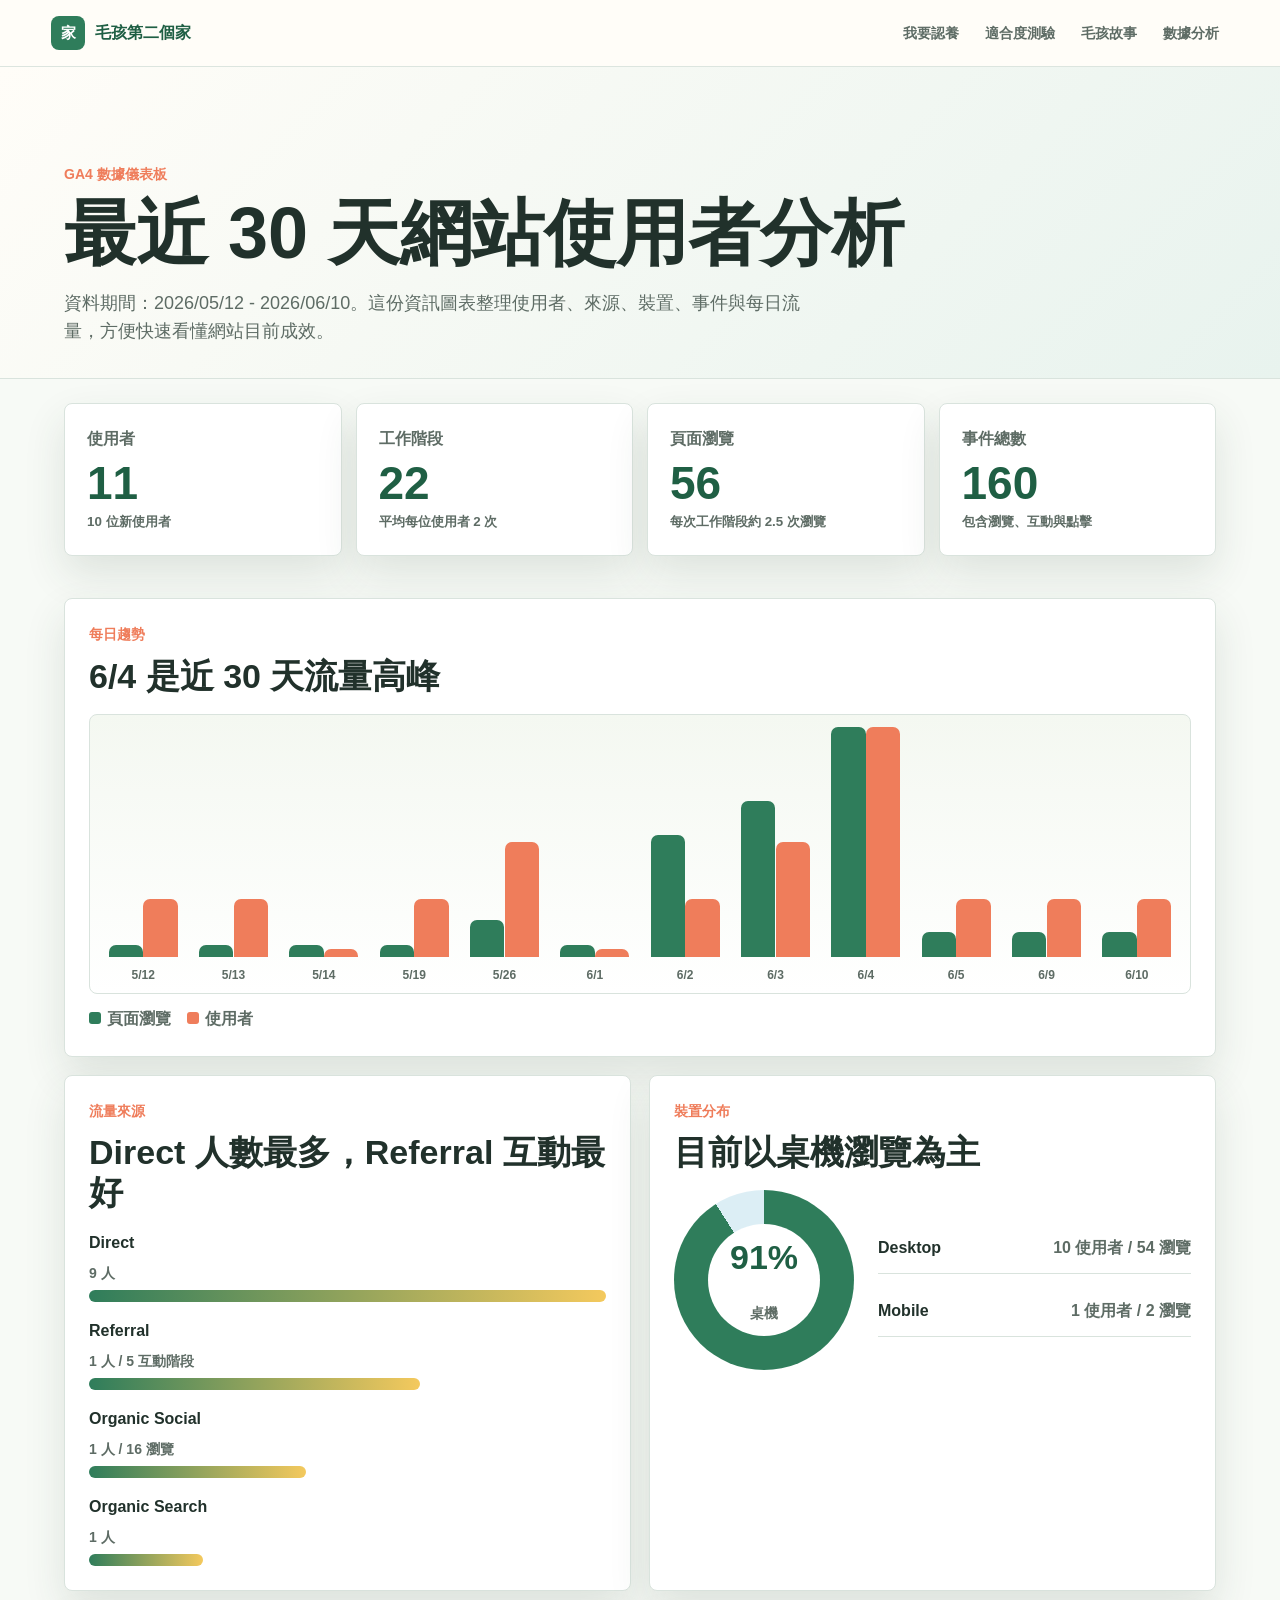
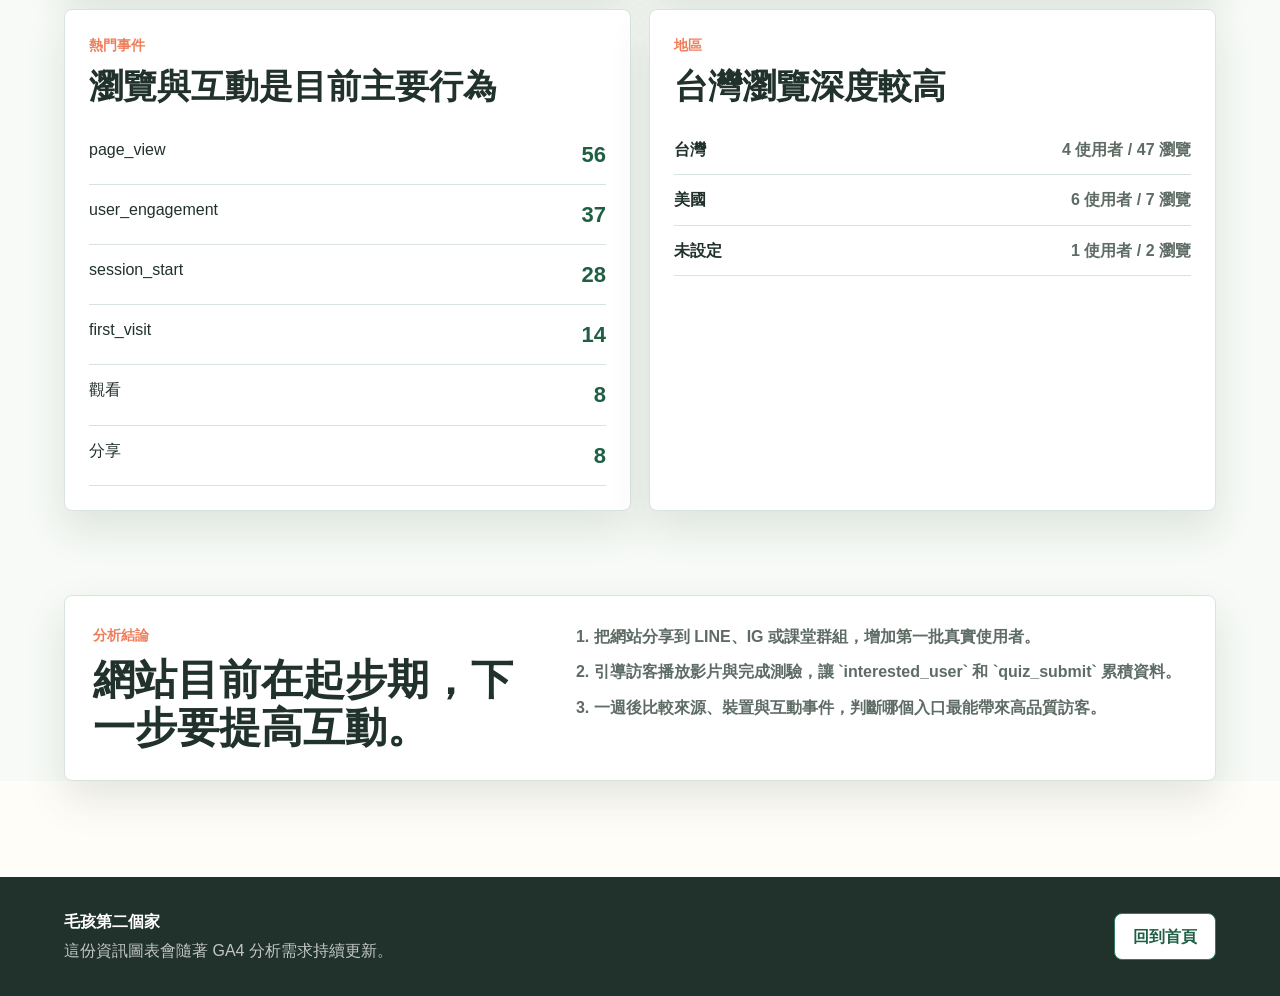
==== analytics.html @ a86b4f5e "Add analytics infographic page" ====
<!DOCTYPE html>
<html lang="zh-Hant">
<head>
  <meta charset="UTF-8">
  <meta name="viewport" content="width=device-width, initial-scale=1.0">
  <title>網站數據分析 | 毛孩第二個家</title>
  <meta name="description" content="毛孩第二個家最近 30 天 GA4 網站成效資訊圖表。">
  <script async src="https://www.googletagmanager.com/gtag/js?id=G-S2C9P1S1XG"></script>
  <script>
    window.dataLayer = window.dataLayer || [];
    function gtag(){dataLayer.push(arguments);}
    gtag("js", new Date());
    gtag("config", "G-S2C9P1S1XG");
  </script>
  <link rel="stylesheet" href="styles.css">
</head>
<body>
  <header class="site-header">
    <a class="brand" href="index.html" aria-label="回到首頁">
      <span class="brand-mark">家</span>
      <span>毛孩第二個家</span>
    </a>
    <nav class="nav" aria-label="主要導覽">
      <a href="index.html#adopt">我要認養</a>
      <a href="index.html#quiz">適合度測驗</a>
      <a href="index.html#stories">毛孩故事</a>
      <a href="analytics.html" aria-current="page">數據分析</a>
    </nav>
  </header>

  <main class="analytics-page">
    <section class="analytics-hero">
      <p class="eyebrow">GA4 數據儀表板</p>
      <h1>最近 30 天網站使用者分析</h1>
      <p>資料期間：2026/05/12 - 2026/06/10。這份資訊圖表整理使用者、來源、裝置、事件與每日流量，方便快速看懂網站目前成效。</p>
    </section>

    <section class="analytics-kpis" aria-label="網站核心指標">
      <article><span>使用者</span><strong>11</strong><small>10 位新使用者</small></article>
      <article><span>工作階段</span><strong>22</strong><small>平均每位使用者 2 次</small></article>
      <article><span>頁面瀏覽</span><strong>56</strong><small>每次工作階段約 2.5 次瀏覽</small></article>
      <article><span>事件總數</span><strong>160</strong><small>包含瀏覽、互動與點擊</small></article>
    </section>

    <section class="analytics-grid">
      <article class="analytics-card wide-card">
        <div class="card-heading">
          <p class="eyebrow">每日趨勢</p>
          <h2>6/4 是近 30 天流量高峰</h2>
        </div>
        <div class="trend-chart" aria-label="每日使用者與瀏覽量">
          <div style="--views:5%; --users:25%"><span>5/12</span></div>
          <div style="--views:5%; --users:25%"><span>5/13</span></div>
          <div style="--views:5%; --users:0%"><span>5/14</span></div>
          <div style="--views:5%; --users:25%"><span>5/19</span></div>
          <div style="--views:16%; --users:50%"><span>5/26</span></div>
          <div style="--views:5%; --users:0%"><span>6/1</span></div>
          <div style="--views:53%; --users:25%"><span>6/2</span></div>
          <div style="--views:68%; --users:50%"><span>6/3</span></div>
          <div style="--views:100%; --users:100%"><span>6/4</span></div>
          <div style="--views:11%; --users:25%"><span>6/5</span></div>
          <div style="--views:11%; --users:25%"><span>6/9</span></div>
          <div style="--views:11%; --users:25%"><span>6/10</span></div>
        </div>
        <div class="chart-legend">
          <span><i class="legend-page"></i>頁面瀏覽</span>
          <span><i class="legend-user"></i>使用者</span>
        </div>
      </article>

      <article class="analytics-card">
        <div class="card-heading">
          <p class="eyebrow">流量來源</p>
          <h2>Direct 人數最多，Referral 互動最好</h2>
        </div>
        <div class="bar-list">
          <div><span>Direct</span><strong>9 人</strong><i style="--w:100%"></i></div>
          <div><span>Referral</span><strong>1 人 / 5 互動階段</strong><i style="--w:64%"></i></div>
          <div><span>Organic Social</span><strong>1 人 / 16 瀏覽</strong><i style="--w:42%"></i></div>
          <div><span>Organic Search</span><strong>1 人</strong><i style="--w:22%"></i></div>
        </div>
      </article>

      <article class="analytics-card">
        <div class="card-heading">
          <p class="eyebrow">裝置分布</p>
          <h2>目前以桌機瀏覽為主</h2>
        </div>
        <div class="device-chart" aria-label="裝置分布">
          <div class="donut"><span>91%<small>桌機</small></span></div>
          <ul>
            <li><b>Desktop</b><span>10 使用者 / 54 瀏覽</span></li>
            <li><b>Mobile</b><span>1 使用者 / 2 瀏覽</span></li>
          </ul>
        </div>
      </article>

      <article class="analytics-card">
        <div class="card-heading">
          <p class="eyebrow">熱門事件</p>
          <h2>瀏覽與互動是目前主要行為</h2>
        </div>
        <div class="event-list">
          <div><span>page_view</span><strong>56</strong></div>
          <div><span>user_engagement</span><strong>37</strong></div>
          <div><span>session_start</span><strong>28</strong></div>
          <div><span>first_visit</span><strong>14</strong></div>
          <div><span>觀看</span><strong>8</strong></div>
          <div><span>分享</span><strong>8</strong></div>
        </div>
      </article>

      <article class="analytics-card">
        <div class="card-heading">
          <p class="eyebrow">地區</p>
          <h2>台灣瀏覽深度較高</h2>
        </div>
        <div class="region-list">
          <div><strong>台灣</strong><span>4 使用者 / 47 瀏覽</span></div>
          <div><strong>美國</strong><span>6 使用者 / 7 瀏覽</span></div>
          <div><strong>未設定</strong><span>1 使用者 / 2 瀏覽</span></div>
        </div>
      </article>
    </section>

    <section class="analytics-summary">
      <div>
        <p class="eyebrow">分析結論</p>
        <h2>網站目前在起步期，下一步要提高互動。</h2>
      </div>
      <ol>
        <li>把網站分享到 LINE、IG 或課堂群組，增加第一批真實使用者。</li>
        <li>引導訪客播放影片與完成測驗，讓 `interested_user` 和 `quiz_submit` 累積資料。</li>
        <li>一週後比較來源、裝置與互動事件，判斷哪個入口最能帶來高品質訪客。</li>
      </ol>
    </section>
  </main>

  <footer class="footer">
    <div>
      <strong>毛孩第二個家</strong>
      <p>這份資訊圖表會隨著 GA4 分析需求持續更新。</p>
    </div>
    <a class="button secondary" href="index.html">回到首頁</a>
  </footer>

  <script src="script.js"></script>
</body>
</html>
---- styles.css ----
:root {
  --ink: #21312b;
  --muted: #5e6c65;
  --line: #d9e3dd;
  --paper: #fffdf8;
  --soft: #f4f8f1;
  --green: #2f7d5b;
  --green-dark: #1f5f44;
  --coral: #ef7d5b;
  --gold: #f4c95d;
  --sky: #dceef5;
  --shadow: 0 18px 42px rgba(41, 63, 52, 0.12);
}

* {
  box-sizing: border-box;
}

html {
  scroll-behavior: smooth;
}

body {
  margin: 0;
  background: var(--paper);
  color: var(--ink);
  font-family: "Noto Sans TC", "Microsoft JhengHei", Arial, sans-serif;
  line-height: 1.6;
}

a {
  color: inherit;
}

img {
  display: block;
  max-width: 100%;
}

.site-header {
  position: sticky;
  top: 0;
  z-index: 20;
  display: flex;
  align-items: center;
  justify-content: space-between;
  gap: 24px;
  padding: 14px clamp(18px, 4vw, 56px);
  background: rgba(255, 253, 248, 0.92);
  border-bottom: 1px solid rgba(217, 227, 221, 0.9);
  backdrop-filter: blur(16px);
}

.brand {
  display: inline-flex;
  align-items: center;
  gap: 10px;
  color: var(--green-dark);
  font-weight: 800;
  text-decoration: none;
  white-space: nowrap;
}

.brand-mark {
  display: grid;
  width: 34px;
  height: 34px;
  place-items: center;
  border-radius: 8px;
  background: var(--green);
  color: #fff;
  font-size: 15px;
}

.nav {
  display: flex;
  flex-wrap: wrap;
  justify-content: flex-end;
  gap: 6px;
}

.nav a {
  padding: 8px 10px;
  border-radius: 8px;
  color: var(--muted);
  font-size: 14px;
  font-weight: 700;
  text-decoration: none;
}

.nav a:hover,
.nav a:focus-visible {
  background: var(--soft);
  color: var(--green-dark);
}

.hero {
  display: grid;
  grid-template-columns: minmax(0, 0.82fr) minmax(360px, 1.18fr);
  min-height: calc(100vh - 64px);
  border-bottom: 1px solid var(--line);
}

.hero-copy {
  display: flex;
  flex-direction: column;
  justify-content: center;
  padding: clamp(42px, 7vw, 86px) clamp(22px, 5vw, 72px);
}

.eyebrow {
  margin: 0 0 10px;
  color: var(--coral);
  font-size: 14px;
  font-weight: 900;
  letter-spacing: 0;
}

h1,
h2,
h3,
p {
  overflow-wrap: anywhere;
}

h1 {
  max-width: 720px;
  margin: 0;
  font-size: clamp(42px, 7vw, 84px);
  line-height: 1.04;
  letter-spacing: 0;
}

.hero-text {
  max-width: 620px;
  margin: 24px 0 0;
  color: var(--muted);
  font-size: 18px;
}

.hero-actions {
  display: flex;
  flex-wrap: wrap;
  gap: 12px;
  margin-top: 32px;
}

.button {
  display: inline-flex;
  align-items: center;
  justify-content: center;
  min-height: 44px;
  padding: 10px 18px;
  border: 1px solid var(--green);
  border-radius: 8px;
  font-weight: 800;
  text-decoration: none;
  cursor: pointer;
}

.button.primary {
  background: var(--green);
  color: #fff;
}

.button.secondary {
  background: #fff;
  color: var(--green-dark);
}

.hero-image {
  min-height: 520px;
  background:
    linear-gradient(90deg, rgba(255, 253, 248, 0.72), rgba(255, 253, 248, 0.05) 32%),
    url("assets/adoption-hero.png") center / cover no-repeat;
}

.stats-band {
  display: grid;
  grid-template-columns: repeat(4, 1fr);
  gap: 1px;
  background: var(--line);
  border-bottom: 1px solid var(--line);
}

.stats-band div {
  padding: 28px 20px;
  background: #fff;
  text-align: center;
}

.stats-band strong {
  display: block;
  color: var(--green-dark);
  font-size: 34px;
  line-height: 1;
}

.stats-band span {
  color: var(--muted);
  font-size: 14px;
  font-weight: 700;
}

.section {
  padding: clamp(56px, 8vw, 96px) clamp(18px, 5vw, 72px);
}

.section-heading {
  max-width: 820px;
  margin-bottom: 28px;
}

.section-heading h2 {
  margin: 0;
  font-size: clamp(30px, 4vw, 52px);
  line-height: 1.12;
  letter-spacing: 0;
}

.section-heading.split {
  display: flex;
  max-width: none;
  align-items: end;
  justify-content: space-between;
  gap: 24px;
}

.section-note {
  max-width: 420px;
  margin: 0;
  color: var(--muted);
}

.intro-grid,
.pet-grid,
.story-grid,
.knowledge-grid {
  display: grid;
  grid-template-columns: repeat(3, 1fr);
  gap: 18px;
}

.intro-grid article,
.story-grid article,
.knowledge-grid article,
.resource-list article,
.faq-list details {
  border: 1px solid var(--line);
  border-radius: 8px;
  background: #fff;
  box-shadow: var(--shadow);
}

.intro-grid article,
.story-grid article,
.knowledge-grid article,
.resource-list article {
  padding: 24px;
}

.intro-grid h3,
.story-grid h3,
.knowledge-grid h3,
.resource-list h3 {
  margin: 0 0 8px;
  font-size: 22px;
}

.intro-grid p,
.story-grid p,
.resource-list p {
  margin: 0;
  color: var(--muted);
}

.video-section {
  background: linear-gradient(180deg, #fffdf8, #f4f8f1);
}

.video-frame {
  position: relative;
  overflow: hidden;
  width: min(100%, 980px);
  margin: 0 auto;
  aspect-ratio: 16 / 9;
  border: 1px solid var(--line);
  border-radius: 8px;
  background: var(--ink);
  box-shadow: var(--shadow);
}

.video-frame iframe {
  position: absolute;
  inset: 0;
  width: 100%;
  height: 100%;
  border: 0;
}

.filter-bar {
  display: flex;
  flex-wrap: wrap;
  gap: 8px;
}

.filter {
  min-height: 38px;
  padding: 8px 14px;
  border: 1px solid var(--line);
  border-radius: 8px;
  background: #fff;
  color: var(--muted);
  font-weight: 800;
  cursor: pointer;
}

.filter.active {
  border-color: var(--green);
  background: var(--green);
  color: #fff;
}

.pet-grid {
  grid-template-columns: repeat(4, 1fr);
}

.pet-card {
  overflow: hidden;
  border: 1px solid var(--line);
  border-radius: 8px;
  background: #fff;
  box-shadow: var(--shadow);
}

.pet-card.is-hidden {
  display: none;
}

.pet-portrait {
  position: relative;
  min-height: 180px;
  background: var(--sky);
}

.pet-portrait::before,
.pet-portrait::after {
  position: absolute;
  content: "";
}

.pet-portrait::before {
  inset: 22px 36px 30px;
  border-radius: 50% 50% 42% 42%;
}

.pet-portrait::after {
  width: 58px;
  height: 26px;
  left: 50%;
  bottom: 48px;
  transform: translateX(-50%);
  border-radius: 0 0 38px 38px;
  background: rgba(33, 49, 43, 0.16);
}

.dog-one {
  background: linear-gradient(135deg, #dceef5, #f9ead7);
}

.dog-one::before {
  background:
    radial-gradient(circle at 38% 42%, #21312b 0 5px, transparent 6px),
    radial-gradient(circle at 62% 42%, #21312b 0 5px, transparent 6px),
    radial-gradient(circle at 50% 55%, #21312b 0 6px, transparent 7px),
    linear-gradient(135deg, #d89c6d, #f1c49c);
}

.cat-one {
  background: linear-gradient(135deg, #eff6ec, #f7ddc8);
}

.cat-one::before {
  clip-path: polygon(12% 8%, 30% 22%, 50% 12%, 70% 22%, 88% 8%, 82% 88%, 18% 88%);
  background:
    radial-gradient(circle at 38% 44%, #21312b 0 5px, transparent 6px),
    radial-gradient(circle at 62% 44%, #21312b 0 5px, transparent 6px),
    linear-gradient(135deg, #e88c43, #f3be78);
}

.rabbit-one {
  background: linear-gradient(135deg, #e8f3ee, #f8e7ef);
}

.rabbit-one::before {
  inset: 44px 44px 20px;
  background:
    radial-gradient(circle at 39% 42%, #21312b 0 4px, transparent 5px),
    radial-gradient(circle at 61% 42%, #21312b 0 4px, transparent 5px),
    linear-gradient(135deg, #fff, #ead8cf);
}

.rabbit-one::after {
  width: 118px;
  height: 92px;
  top: 18px;
  bottom: auto;
  border-radius: 60px 60px 20px 20px;
  background:
    radial-gradient(ellipse at 28% 42%, #f4bccb 0 14px, transparent 15px),
    radial-gradient(ellipse at 72% 42%, #f4bccb 0 14px, transparent 15px),
    linear-gradient(90deg, #fff 0 42%, transparent 43% 57%, #fff 58%);
}

.other-one {
  background: linear-gradient(135deg, #f2f5dc, #dceef5);
}

.other-one::before {
  inset: 52px 48px 26px;
  border-radius: 42% 42% 48% 48%;
  background:
    radial-gradient(circle at 38% 40%, #fff 0 5px, transparent 6px),
    radial-gradient(circle at 62% 40%, #fff 0 5px, transparent 6px),
    linear-gradient(135deg, #33443d, #61796d);
}

.pet-body {
  padding: 20px;
}

.tag {
  display: inline-flex;
  margin-bottom: 8px;
  padding: 3px 8px;
  border-radius: 6px;
  background: var(--soft);
  color: var(--green-dark);
  font-size: 13px;
  font-weight: 900;
}

.pet-body h3 {
  margin: 0 0 12px;
  font-size: 26px;
}

.pet-body dl {
  display: grid;
  gap: 6px;
  margin: 0 0 12px;
}

.pet-body dl div {
  display: flex;
  justify-content: space-between;
  gap: 12px;
  color: var(--muted);
  font-size: 14px;
}

.pet-body dt {
  font-weight: 800;
}

.pet-body dd {
  margin: 0;
}

.pet-body p,
.pet-body ul {
  color: var(--muted);
}

.pet-body ul {
  padding-left: 20px;
  margin: 12px 0 0;
}

.process-section,
.knowledge-section {
  background: var(--soft);
}

.timeline {
  display: grid;
  grid-template-columns: repeat(6, 1fr);
  gap: 12px;
}

.timeline article {
  position: relative;
  padding: 20px;
  border: 1px solid var(--line);
  border-radius: 8px;
  background: #fff;
}

.timeline span {
  display: inline-flex;
  margin-bottom: 24px;
  color: var(--coral);
  font-size: 28px;
  font-weight: 900;
}

.timeline h3 {
  margin: 0 0 6px;
}

.timeline p {
  margin: 0;
  color: var(--muted);
  font-size: 14px;
}

.quiz-section {
  background: linear-gradient(180deg, #fffdf8, #f7f1e8);
}

.quiz {
  display: grid;
  grid-template-columns: repeat(4, 1fr);
  gap: 14px;
}

.quiz fieldset {
  min-width: 0;
  margin: 0;
  padding: 18px;
  border: 1px solid var(--line);
  border-radius: 8px;
  background: #fff;
}

.quiz legend {
  padding: 0;
  font-weight: 900;
}

.quiz label {
  display: flex;
  gap: 8px;
  align-items: flex-start;
  margin-top: 12px;
  color: var(--muted);
}

.quiz input {
  margin-top: 5px;
  accent-color: var(--green);
}

.quiz .button {
  grid-column: 1 / span 1;
  border: 0;
}

.quiz-result {
  grid-column: 2 / -1;
  min-height: 54px;
  padding: 14px 18px;
  border: 1px solid var(--line);
  border-radius: 8px;
  background: #fff;
  color: var(--green-dark);
  font-weight: 800;
}

.story-grid {
  grid-template-columns: 1.3fr 0.85fr 0.85fr;
}

.feature-story {
  background: linear-gradient(135deg, #2f7d5b, #1f5f44) !important;
  color: #fff;
}

.feature-story p {
  color: rgba(255, 255, 255, 0.82);
}

.story-label {
  color: #ffe3d9 !important;
  font-weight: 900;
}

.knowledge-grid {
  grid-template-columns: repeat(4, 1fr);
}

.knowledge-grid a {
  display: block;
  padding: 10px 0;
  border-top: 1px solid var(--line);
  color: var(--green-dark);
  font-weight: 800;
  text-decoration: none;
}

.resource-layout {
  display: grid;
  grid-template-columns: 1fr 1fr;
  gap: 18px;
}

.map-panel {
  min-height: 360px;
  display: grid;
  place-items: center;
  border: 1px solid var(--line);
  border-radius: 8px;
  background:
    radial-gradient(circle at 58% 36%, var(--coral) 0 10px, transparent 11px),
    radial-gradient(circle at 48% 54%, var(--gold) 0 12px, transparent 13px),
    radial-gradient(circle at 54% 72%, var(--green) 0 10px, transparent 11px),
    linear-gradient(135deg, #dceef5, #eff6ec);
  box-shadow: var(--shadow);
}

.map-panel span {
  padding: 10px 14px;
  border-radius: 8px;
  background: rgba(255, 255, 255, 0.88);
  color: var(--green-dark);
  font-weight: 900;
}

.resource-list {
  display: grid;
  gap: 14px;
}

.adoption-wall {
  display: grid;
  grid-template-columns: repeat(6, 1fr);
  gap: 10px;
}

.adoption-wall img {
  width: 100%;
  height: 260px;
  object-fit: cover;
  border-radius: 8px;
  border: 1px solid var(--line);
  background: var(--soft);
}

.adoption-wall img:nth-child(1),
.adoption-wall img:nth-child(4) {
  grid-column: span 2;
}

.adoption-wall img:nth-child(2),
.adoption-wall img:nth-child(3),
.adoption-wall img:nth-child(5),
.adoption-wall img:nth-child(6) {
  grid-column: span 1;
}

.faq-list {
  display: grid;
  gap: 10px;
}

.faq-list details {
  padding: 18px 20px;
}

.faq-list summary {
  cursor: pointer;
  font-weight: 900;
}

.faq-list p {
  margin: 12px 0 0;
  color: var(--muted);
}

.footer {
  display: flex;
  align-items: center;
  justify-content: space-between;
  gap: 24px;
  padding: 32px clamp(18px, 5vw, 72px);
  background: var(--ink);
  color: #fff;
}

.footer p {
  margin: 4px 0 0;
  color: rgba(255, 255, 255, 0.72);
}

.analytics-page {
  background: #f7faf6;
}

.analytics-hero {
  padding: clamp(54px, 8vw, 96px) clamp(18px, 5vw, 72px) 32px;
  background: linear-gradient(135deg, #fffdf8, #e8f3ee);
  border-bottom: 1px solid var(--line);
}

.analytics-hero h1 {
  max-width: 920px;
  font-size: clamp(40px, 6vw, 72px);
}

.analytics-hero p:last-child {
  max-width: 760px;
  margin: 18px 0 0;
  color: var(--muted);
  font-size: 18px;
}

.analytics-kpis {
  display: grid;
  grid-template-columns: repeat(4, 1fr);
  gap: 14px;
  padding: 24px clamp(18px, 5vw, 72px);
}

.analytics-kpis article,
.analytics-card,
.analytics-summary {
  border: 1px solid var(--line);
  border-radius: 8px;
  background: #fff;
  box-shadow: var(--shadow);
}

.analytics-kpis article {
  padding: 22px;
}

.analytics-kpis span,
.analytics-kpis small {
  color: var(--muted);
  font-weight: 800;
}

.analytics-kpis strong {
  display: block;
  margin: 8px 0 2px;
  color: var(--green-dark);
  font-size: 46px;
  line-height: 1;
}

.analytics-grid {
  display: grid;
  grid-template-columns: repeat(2, 1fr);
  gap: 18px;
  padding: 18px clamp(18px, 5vw, 72px) clamp(48px, 7vw, 84px);
}

.analytics-card {
  padding: 24px;
}

.analytics-card.wide-card {
  grid-column: 1 / -1;
}

.card-heading h2 {
  margin: 0 0 18px;
  font-size: clamp(24px, 3vw, 34px);
  line-height: 1.18;
}

.trend-chart {
  display: grid;
  grid-template-columns: repeat(12, 1fr);
  align-items: end;
  gap: 8px;
  min-height: 280px;
  padding: 18px 12px 8px;
  border-radius: 8px;
  background: linear-gradient(180deg, #f4f8f1, #fff);
  border: 1px solid var(--line);
}

.trend-chart div {
  position: relative;
  display: flex;
  align-items: end;
  justify-content: center;
  height: 230px;
  min-width: 0;
}

.trend-chart div::before,
.trend-chart div::after {
  position: absolute;
  bottom: 28px;
  content: "";
  width: 42%;
  border-radius: 7px 7px 0 0;
}

.trend-chart div::before {
  left: 8%;
  height: max(8px, var(--views));
  background: var(--green);
}

.trend-chart div::after {
  right: 8%;
  height: max(8px, var(--users));
  background: var(--coral);
}

.trend-chart span {
  position: absolute;
  bottom: 0;
  color: var(--muted);
  font-size: 12px;
  font-weight: 800;
}

.chart-legend {
  display: flex;
  gap: 16px;
  margin-top: 12px;
  color: var(--muted);
  font-weight: 800;
}

.chart-legend i {
  display: inline-block;
  width: 12px;
  height: 12px;
  margin-right: 6px;
  border-radius: 3px;
}

.legend-page {
  background: var(--green);
}

.legend-user {
  background: var(--coral);
}

.bar-list {
  display: grid;
  gap: 16px;
}

.bar-list div {
  display: grid;
  gap: 6px;
}

.bar-list span,
.bar-list strong {
  font-weight: 900;
}

.bar-list strong {
  color: var(--muted);
  font-size: 14px;
}

.bar-list i {
  display: block;
  width: var(--w);
  height: 12px;
  border-radius: 999px;
  background: linear-gradient(90deg, var(--green), var(--gold));
}

.device-chart {
  display: grid;
  grid-template-columns: 180px 1fr;
  gap: 24px;
  align-items: center;
}

.donut {
  display: grid;
  width: 180px;
  height: 180px;
  place-items: center;
  border-radius: 50%;
  background: conic-gradient(var(--green) 0 91%, var(--sky) 91% 100%);
}

.donut span {
  display: grid;
  width: 112px;
  height: 112px;
  place-items: center;
  border-radius: 50%;
  background: #fff;
  color: var(--green-dark);
  font-size: 34px;
  font-weight: 900;
  line-height: 1;
}

.donut small {
  color: var(--muted);
  font-size: 14px;
}

.device-chart ul {
  display: grid;
  gap: 12px;
  margin: 0;
  padding: 0;
  list-style: none;
}

.device-chart li,
.event-list div,
.region-list div {
  display: flex;
  justify-content: space-between;
  gap: 14px;
  padding: 12px 0;
  border-bottom: 1px solid var(--line);
}

.device-chart li span,
.region-list span {
  color: var(--muted);
  font-weight: 800;
}

.event-list {
  display: grid;
}

.event-list strong {
  color: var(--green-dark);
  font-size: 22px;
}

.region-list {
  display: grid;
}

.analytics-summary {
  display: grid;
  grid-template-columns: 0.85fr 1.15fr;
  gap: 24px;
  margin: 0 clamp(18px, 5vw, 72px) clamp(56px, 8vw, 96px);
  padding: 28px;
}

.analytics-summary h2 {
  margin: 0;
  font-size: clamp(26px, 4vw, 42px);
  line-height: 1.14;
}

.analytics-summary ol {
  margin: 0;
  padding-left: 22px;
  color: var(--muted);
  font-weight: 800;
}

.analytics-summary li + li {
  margin-top: 10px;
}

@media (max-width: 1120px) {
  .pet-grid,
  .knowledge-grid {
    grid-template-columns: repeat(2, 1fr);
  }

  .timeline,
  .quiz {
    grid-template-columns: repeat(3, 1fr);
  }

  .quiz .button {
    grid-column: 1 / span 1;
  }

  .quiz-result {
    grid-column: 2 / -1;
  }
}

@media (max-width: 860px) {
  .site-header {
    align-items: flex-start;
    flex-direction: column;
  }

  .nav {
    justify-content: flex-start;
  }

  .hero {
    grid-template-columns: 1fr;
    min-height: 0;
  }

  .hero-image {
    min-height: 360px;
    order: -1;
  }

  .stats-band,
  .intro-grid,
  .story-grid,
  .resource-layout {
    grid-template-columns: 1fr;
  }

  .section-heading.split {
    align-items: flex-start;
    flex-direction: column;
  }

  .timeline,
  .quiz {
    grid-template-columns: 1fr;
  }

  .analytics-kpis,
  .analytics-grid,
  .analytics-summary {
    grid-template-columns: 1fr;
  }

  .analytics-card.wide-card {
    grid-column: auto;
  }

  .quiz .button,
  .quiz-result {
    grid-column: auto;
  }

  .adoption-wall {
    grid-template-columns: repeat(2, 1fr);
  }

  .adoption-wall img,
  .adoption-wall img:nth-child(n) {
    grid-column: span 1;
    height: 210px;
  }
}

@media (max-width: 560px) {
  .nav a {
    padding: 7px 8px;
    font-size: 13px;
  }

  .pet-grid,
  .knowledge-grid,
  .adoption-wall {
    grid-template-columns: 1fr;
  }

  .hero-actions,
  .footer {
    align-items: stretch;
    flex-direction: column;
  }

  .button {
    width: 100%;
  }

  .device-chart {
    grid-template-columns: 1fr;
  }

  .trend-chart {
    gap: 4px;
    overflow-x: auto;
  }

  .trend-chart div {
    min-width: 42px;
  }

  .adoption-wall img,
  .adoption-wall img:nth-child(n) {
    height: 260px;
  }
}
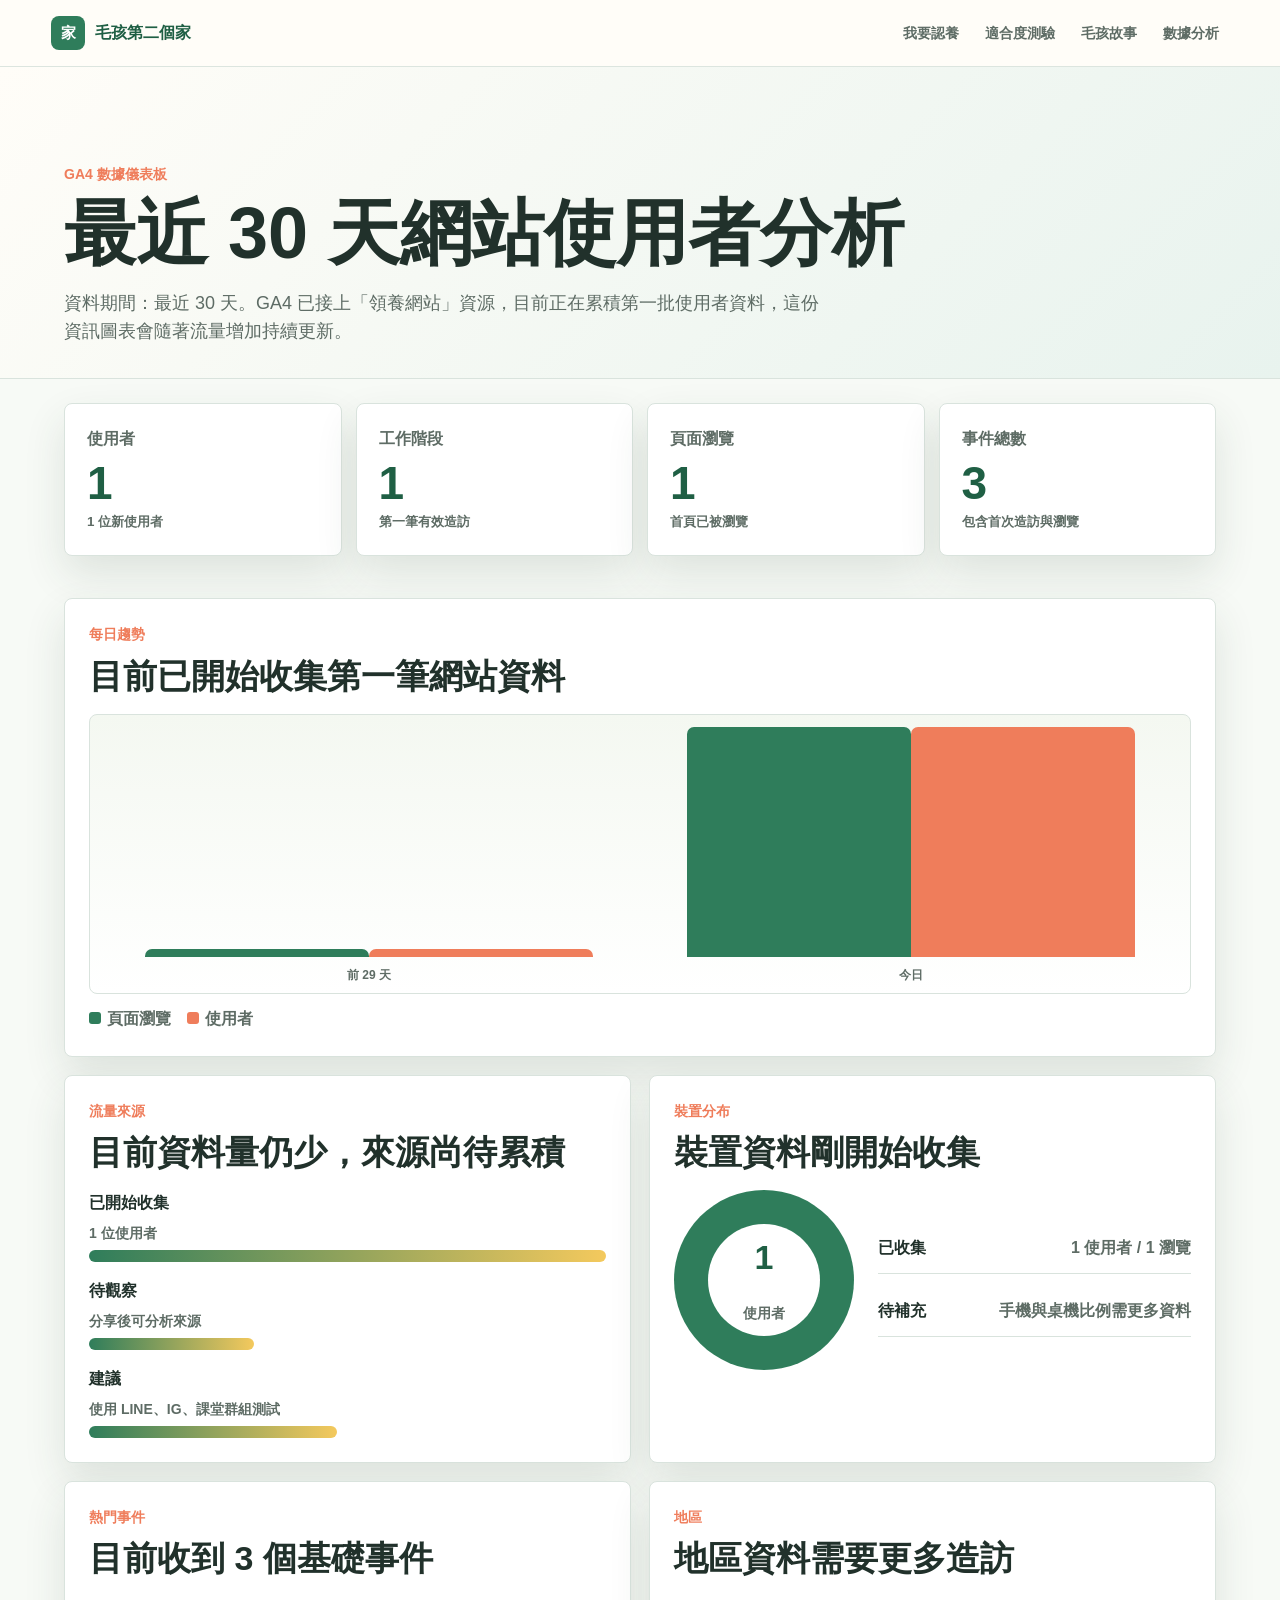
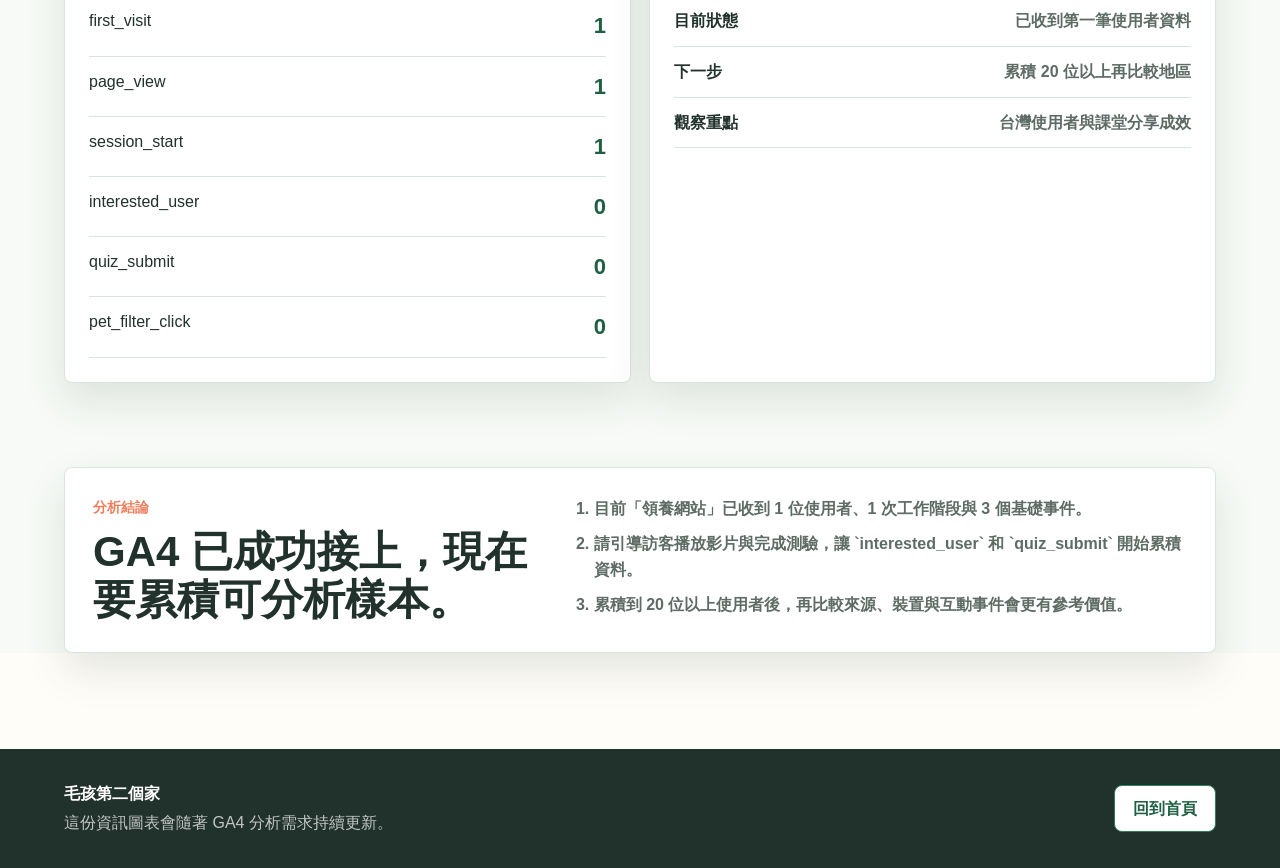
==== commit ea4aa180: "Update analytics page with adoption GA4 data" ====
--- a/analytics.html
+++ b/analytics.html
@@ -32,35 +32,25 @@
     <section class="analytics-hero">
       <p class="eyebrow">GA4 數據儀表板</p>
       <h1>最近 30 天網站使用者分析</h1>
-      <p>資料期間：2026/05/12 - 2026/06/10。這份資訊圖表整理使用者、來源、裝置、事件與每日流量，方便快速看懂網站目前成效。</p>
+      <p>資料期間：最近 30 天。GA4 已接上「領養網站」資源，目前正在累積第一批使用者資料，這份資訊圖表會隨著流量增加持續更新。</p>
     </section>
 
     <section class="analytics-kpis" aria-label="網站核心指標">
-      <article><span>使用者</span><strong>11</strong><small>10 位新使用者</small></article>
-      <article><span>工作階段</span><strong>22</strong><small>平均每位使用者 2 次</small></article>
-      <article><span>頁面瀏覽</span><strong>56</strong><small>每次工作階段約 2.5 次瀏覽</small></article>
-      <article><span>事件總數</span><strong>160</strong><small>包含瀏覽、互動與點擊</small></article>
+      <article><span>使用者</span><strong>1</strong><small>1 位新使用者</small></article>
+      <article><span>工作階段</span><strong>1</strong><small>第一筆有效造訪</small></article>
+      <article><span>頁面瀏覽</span><strong>1</strong><small>首頁已被瀏覽</small></article>
+      <article><span>事件總數</span><strong>3</strong><small>包含首次造訪與瀏覽</small></article>
     </section>
 
     <section class="analytics-grid">
       <article class="analytics-card wide-card">
         <div class="card-heading">
           <p class="eyebrow">每日趨勢</p>
-          <h2>6/4 是近 30 天流量高峰</h2>
+          <h2>目前已開始收集第一筆網站資料</h2>
         </div>
-        <div class="trend-chart" aria-label="每日使用者與瀏覽量">
-          <div style="--views:5%; --users:25%"><span>5/12</span></div>
-          <div style="--views:5%; --users:25%"><span>5/13</span></div>
-          <div style="--views:5%; --users:0%"><span>5/14</span></div>
-          <div style="--views:5%; --users:25%"><span>5/19</span></div>
-          <div style="--views:16%; --users:50%"><span>5/26</span></div>
-          <div style="--views:5%; --users:0%"><span>6/1</span></div>
-          <div style="--views:53%; --users:25%"><span>6/2</span></div>
-          <div style="--views:68%; --users:50%"><span>6/3</span></div>
-          <div style="--views:100%; --users:100%"><span>6/4</span></div>
-          <div style="--views:11%; --users:25%"><span>6/5</span></div>
-          <div style="--views:11%; --users:25%"><span>6/9</span></div>
-          <div style="--views:11%; --users:25%"><span>6/10</span></div>
+        <div class="trend-chart compact-trend" aria-label="每日使用者與瀏覽量">
+          <div style="--views:0%; --users:0%"><span>前 29 天</span></div>
+          <div style="--views:100%; --users:100%"><span>今日</span></div>
         </div>
         <div class="chart-legend">
           <span><i class="legend-page"></i>頁面瀏覽</span>
@@ -71,26 +61,25 @@
       <article class="analytics-card">
         <div class="card-heading">
           <p class="eyebrow">流量來源</p>
-          <h2>Direct 人數最多，Referral 互動最好</h2>
+          <h2>目前資料量仍少，來源尚待累積</h2>
         </div>
         <div class="bar-list">
-          <div><span>Direct</span><strong>9 人</strong><i style="--w:100%"></i></div>
-          <div><span>Referral</span><strong>1 人 / 5 互動階段</strong><i style="--w:64%"></i></div>
-          <div><span>Organic Social</span><strong>1 人 / 16 瀏覽</strong><i style="--w:42%"></i></div>
-          <div><span>Organic Search</span><strong>1 人</strong><i style="--w:22%"></i></div>
+          <div><span>已開始收集</span><strong>1 位使用者</strong><i style="--w:100%"></i></div>
+          <div><span>待觀察</span><strong>分享後可分析來源</strong><i style="--w:32%"></i></div>
+          <div><span>建議</span><strong>使用 LINE、IG、課堂群組測試</strong><i style="--w:48%"></i></div>
         </div>
       </article>
 
       <article class="analytics-card">
         <div class="card-heading">
           <p class="eyebrow">裝置分布</p>
-          <h2>目前以桌機瀏覽為主</h2>
+          <h2>裝置資料剛開始收集</h2>
         </div>
         <div class="device-chart" aria-label="裝置分布">
-          <div class="donut"><span>91%<small>桌機</small></span></div>
+          <div class="donut collecting"><span>1<small>使用者</small></span></div>
           <ul>
-            <li><b>Desktop</b><span>10 使用者 / 54 瀏覽</span></li>
-            <li><b>Mobile</b><span>1 使用者 / 2 瀏覽</span></li>
+            <li><b>已收集</b><span>1 使用者 / 1 瀏覽</span></li>
+            <li><b>待補充</b><span>手機與桌機比例需更多資料</span></li>
           </ul>
         </div>
       </article>
@@ -98,27 +87,27 @@
       <article class="analytics-card">
         <div class="card-heading">
           <p class="eyebrow">熱門事件</p>
-          <h2>瀏覽與互動是目前主要行為</h2>
+          <h2>目前收到 3 個基礎事件</h2>
         </div>
         <div class="event-list">
-          <div><span>page_view</span><strong>56</strong></div>
-          <div><span>user_engagement</span><strong>37</strong></div>
-          <div><span>session_start</span><strong>28</strong></div>
-          <div><span>first_visit</span><strong>14</strong></div>
-          <div><span>觀看</span><strong>8</strong></div>
-          <div><span>分享</span><strong>8</strong></div>
+          <div><span>first_visit</span><strong>1</strong></div>
+          <div><span>page_view</span><strong>1</strong></div>
+          <div><span>session_start</span><strong>1</strong></div>
+          <div><span>interested_user</span><strong>0</strong></div>
+          <div><span>quiz_submit</span><strong>0</strong></div>
+          <div><span>pet_filter_click</span><strong>0</strong></div>
         </div>
       </article>
 
       <article class="analytics-card">
         <div class="card-heading">
           <p class="eyebrow">地區</p>
-          <h2>台灣瀏覽深度較高</h2>
+          <h2>地區資料需要更多造訪</h2>
         </div>
         <div class="region-list">
-          <div><strong>台灣</strong><span>4 使用者 / 47 瀏覽</span></div>
-          <div><strong>美國</strong><span>6 使用者 / 7 瀏覽</span></div>
-          <div><strong>未設定</strong><span>1 使用者 / 2 瀏覽</span></div>
+          <div><strong>目前狀態</strong><span>已收到第一筆使用者資料</span></div>
+          <div><strong>下一步</strong><span>累積 20 位以上再比較地區</span></div>
+          <div><strong>觀察重點</strong><span>台灣使用者與課堂分享成效</span></div>
         </div>
       </article>
     </section>
@@ -126,12 +115,12 @@
     <section class="analytics-summary">
       <div>
         <p class="eyebrow">分析結論</p>
-        <h2>網站目前在起步期，下一步要提高互動。</h2>
+        <h2>GA4 已成功接上，現在要累積可分析樣本。</h2>
       </div>
       <ol>
-        <li>把網站分享到 LINE、IG 或課堂群組，增加第一批真實使用者。</li>
-        <li>引導訪客播放影片與完成測驗，讓 `interested_user` 和 `quiz_submit` 累積資料。</li>
-        <li>一週後比較來源、裝置與互動事件，判斷哪個入口最能帶來高品質訪客。</li>
+        <li>目前「領養網站」已收到 1 位使用者、1 次工作階段與 3 個基礎事件。</li>
+        <li>請引導訪客播放影片與完成測驗，讓 `interested_user` 和 `quiz_submit` 開始累積資料。</li>
+        <li>累積到 20 位以上使用者後，再比較來源、裝置與互動事件會更有參考價值。</li>
       </ol>
     </section>
   </main>
--- a/styles.css
+++ b/styles.css
@@ -819,6 +819,10 @@
   font-weight: 800;
 }
 
+.trend-chart.compact-trend {
+  grid-template-columns: repeat(2, minmax(120px, 1fr));
+}
+
 .chart-legend {
   display: flex;
   gap: 16px;
@@ -885,6 +889,10 @@
   place-items: center;
   border-radius: 50%;
   background: conic-gradient(var(--green) 0 91%, var(--sky) 91% 100%);
+}
+
+.donut.collecting {
+  background: conic-gradient(var(--green) 0 100%);
 }
 
 .donut span {
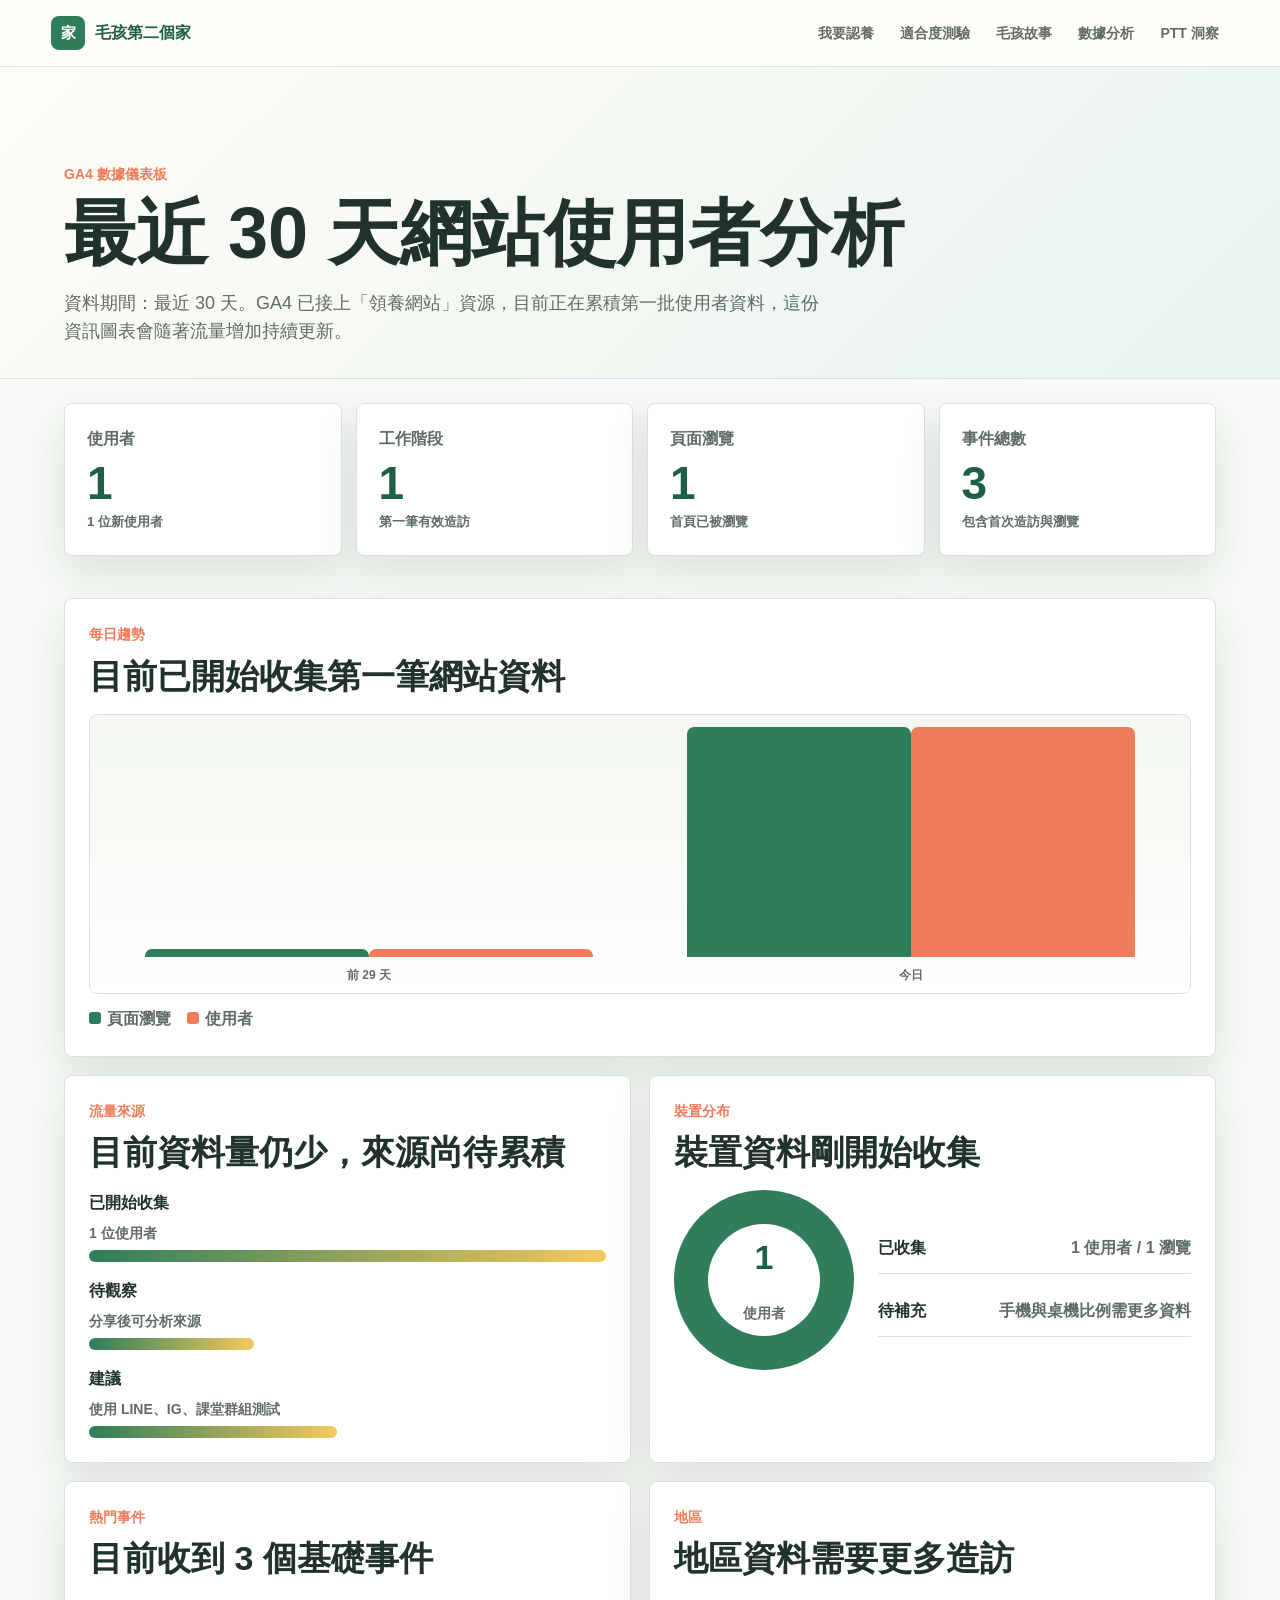
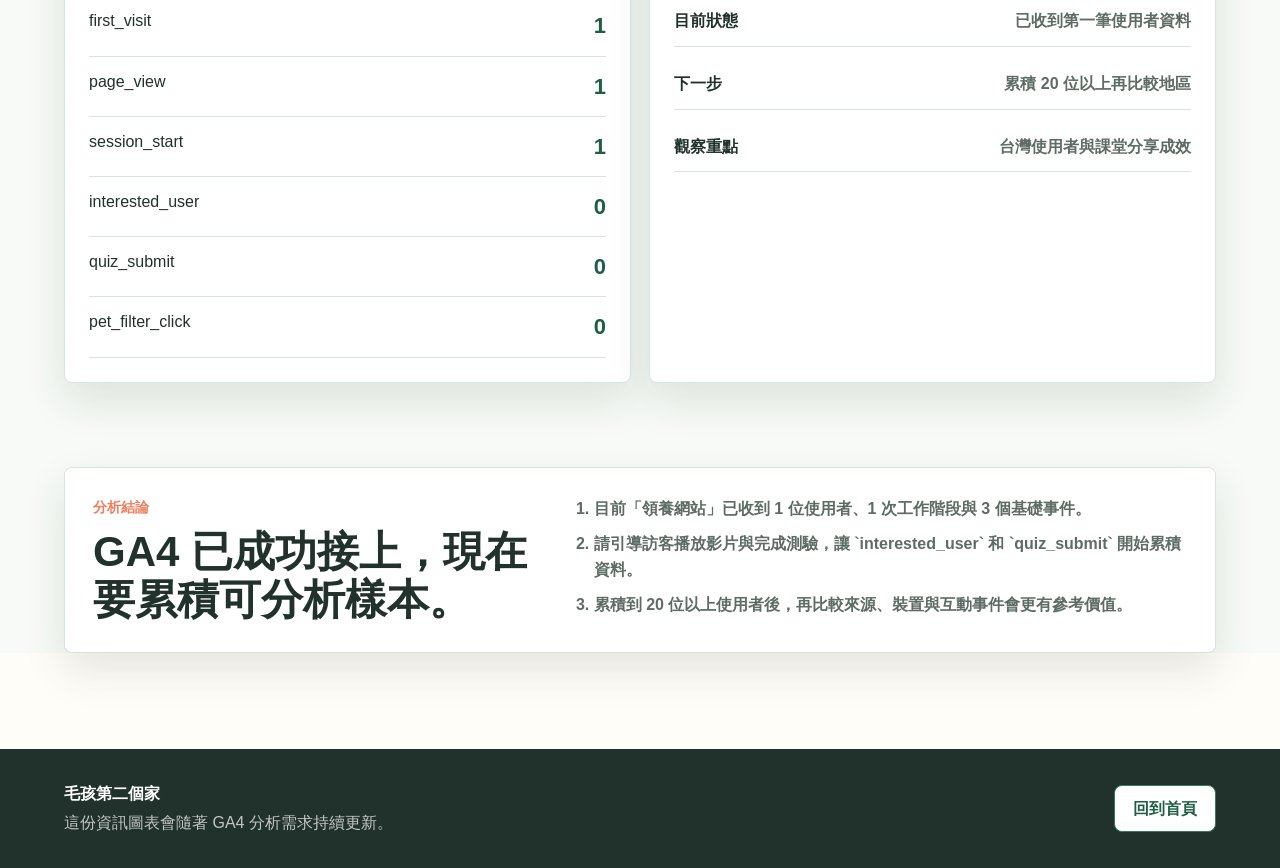
==== commit 91b79371: "Add PTT pet insights page" ====
--- a/analytics.html
+++ b/analytics.html
@@ -25,6 +25,7 @@
       <a href="index.html#quiz">適合度測驗</a>
       <a href="index.html#stories">毛孩故事</a>
       <a href="analytics.html" aria-current="page">數據分析</a>
+      <a href="ptt-insights.html">PTT 洞察</a>
     </nav>
   </header>
 
--- a/styles.css
+++ b/styles.css
@@ -975,6 +975,205 @@
   margin-top: 10px;
 }
 
+.insights-page {
+  background: #f8faf7;
+}
+
+.insights-hero {
+  padding: clamp(54px, 8vw, 96px) clamp(18px, 5vw, 72px) 40px;
+  background: linear-gradient(135deg, #fff7ed, #e8f3ee);
+  border-bottom: 1px solid var(--line);
+}
+
+.insights-hero h1 {
+  max-width: 960px;
+  font-size: clamp(40px, 6vw, 72px);
+}
+
+.insights-hero p:last-of-type {
+  max-width: 780px;
+  margin: 18px 0 26px;
+  color: var(--muted);
+  font-size: 18px;
+}
+
+.insights-kpis {
+  display: grid;
+  grid-template-columns: repeat(4, 1fr);
+  gap: 14px;
+  padding: 24px clamp(18px, 5vw, 72px);
+}
+
+.insights-kpis article,
+.insights-card,
+.insights-summary {
+  border: 1px solid var(--line);
+  border-radius: 8px;
+  background: #fff;
+  box-shadow: var(--shadow);
+}
+
+.insights-kpis article {
+  padding: 22px;
+}
+
+.insights-kpis span,
+.insights-kpis small {
+  color: var(--muted);
+  font-weight: 800;
+}
+
+.insights-kpis strong {
+  display: block;
+  margin: 8px 0 2px;
+  color: var(--green-dark);
+  font-size: 42px;
+  line-height: 1;
+}
+
+.insights-grid {
+  display: grid;
+  grid-template-columns: repeat(2, 1fr);
+  gap: 18px;
+  padding: 18px clamp(18px, 5vw, 72px) clamp(48px, 7vw, 84px);
+}
+
+.insights-card {
+  padding: 24px;
+}
+
+.insights-card.wide-card {
+  grid-column: 1 / -1;
+}
+
+.category-bars {
+  display: grid;
+  gap: 16px;
+}
+
+.category-bars div {
+  display: grid;
+  grid-template-columns: minmax(130px, 180px) minmax(80px, 110px) 1fr;
+  align-items: center;
+  gap: 12px;
+}
+
+.category-bars span,
+.category-bars strong {
+  font-weight: 900;
+}
+
+.category-bars strong {
+  color: var(--muted);
+}
+
+.category-bars i {
+  display: block;
+  width: var(--w);
+  height: 16px;
+  border-radius: 999px;
+  background: linear-gradient(90deg, var(--coral), var(--gold), var(--green));
+}
+
+.keyword-cloud {
+  display: flex;
+  flex-wrap: wrap;
+  gap: 10px;
+  align-items: center;
+}
+
+.keyword-cloud span {
+  display: inline-flex;
+  padding: 8px 12px;
+  border-radius: 8px;
+  background: var(--soft);
+  color: var(--green-dark);
+  font-weight: 900;
+}
+
+.keyword-cloud .xl {
+  background: var(--green);
+  color: #fff;
+  font-size: 34px;
+}
+
+.keyword-cloud .lg {
+  background: #fde7dc;
+  color: #9b4428;
+  font-size: 26px;
+}
+
+.keyword-cloud .md {
+  font-size: 21px;
+}
+
+.supply-list,
+.adoption-signal,
+.region-list {
+  display: grid;
+  gap: 12px;
+}
+
+.supply-list div,
+.adoption-signal div {
+  display: grid;
+  gap: 4px;
+  padding: 14px;
+  border: 1px solid var(--line);
+  border-radius: 8px;
+  background: #fffdf8;
+}
+
+.supply-list strong,
+.adoption-signal strong {
+  color: var(--ink);
+}
+
+.supply-list span,
+.adoption-signal span {
+  color: var(--muted);
+  font-weight: 800;
+}
+
+.topic-stack {
+  display: grid;
+  gap: 10px;
+}
+
+.topic-stack span {
+  padding: 12px 14px;
+  border-left: 5px solid var(--green);
+  border-radius: 8px;
+  background: var(--soft);
+  color: var(--green-dark);
+  font-weight: 900;
+}
+
+.insights-summary {
+  display: grid;
+  grid-template-columns: 0.85fr 1.15fr;
+  gap: 24px;
+  margin: 0 clamp(18px, 5vw, 72px) clamp(56px, 8vw, 96px);
+  padding: 28px;
+}
+
+.insights-summary h2 {
+  margin: 0;
+  font-size: clamp(26px, 4vw, 42px);
+  line-height: 1.14;
+}
+
+.insights-summary ol {
+  margin: 0;
+  padding-left: 22px;
+  color: var(--muted);
+  font-weight: 800;
+}
+
+.insights-summary li + li {
+  margin-top: 10px;
+}
+
 @media (max-width: 1120px) {
   .pet-grid,
   .knowledge-grid {
@@ -1033,12 +1232,16 @@
   }
 
   .analytics-kpis,
+  .insights-kpis,
   .analytics-grid,
+  .insights-grid,
+  .insights-summary,
   .analytics-summary {
     grid-template-columns: 1fr;
   }
 
-  .analytics-card.wide-card {
+  .analytics-card.wide-card,
+  .insights-card.wide-card {
     grid-column: auto;
   }
 
@@ -1093,6 +1296,10 @@
     min-width: 42px;
   }
 
+  .category-bars div {
+    grid-template-columns: 1fr;
+  }
+
   .adoption-wall img,
   .adoption-wall img:nth-child(n) {
     height: 260px;
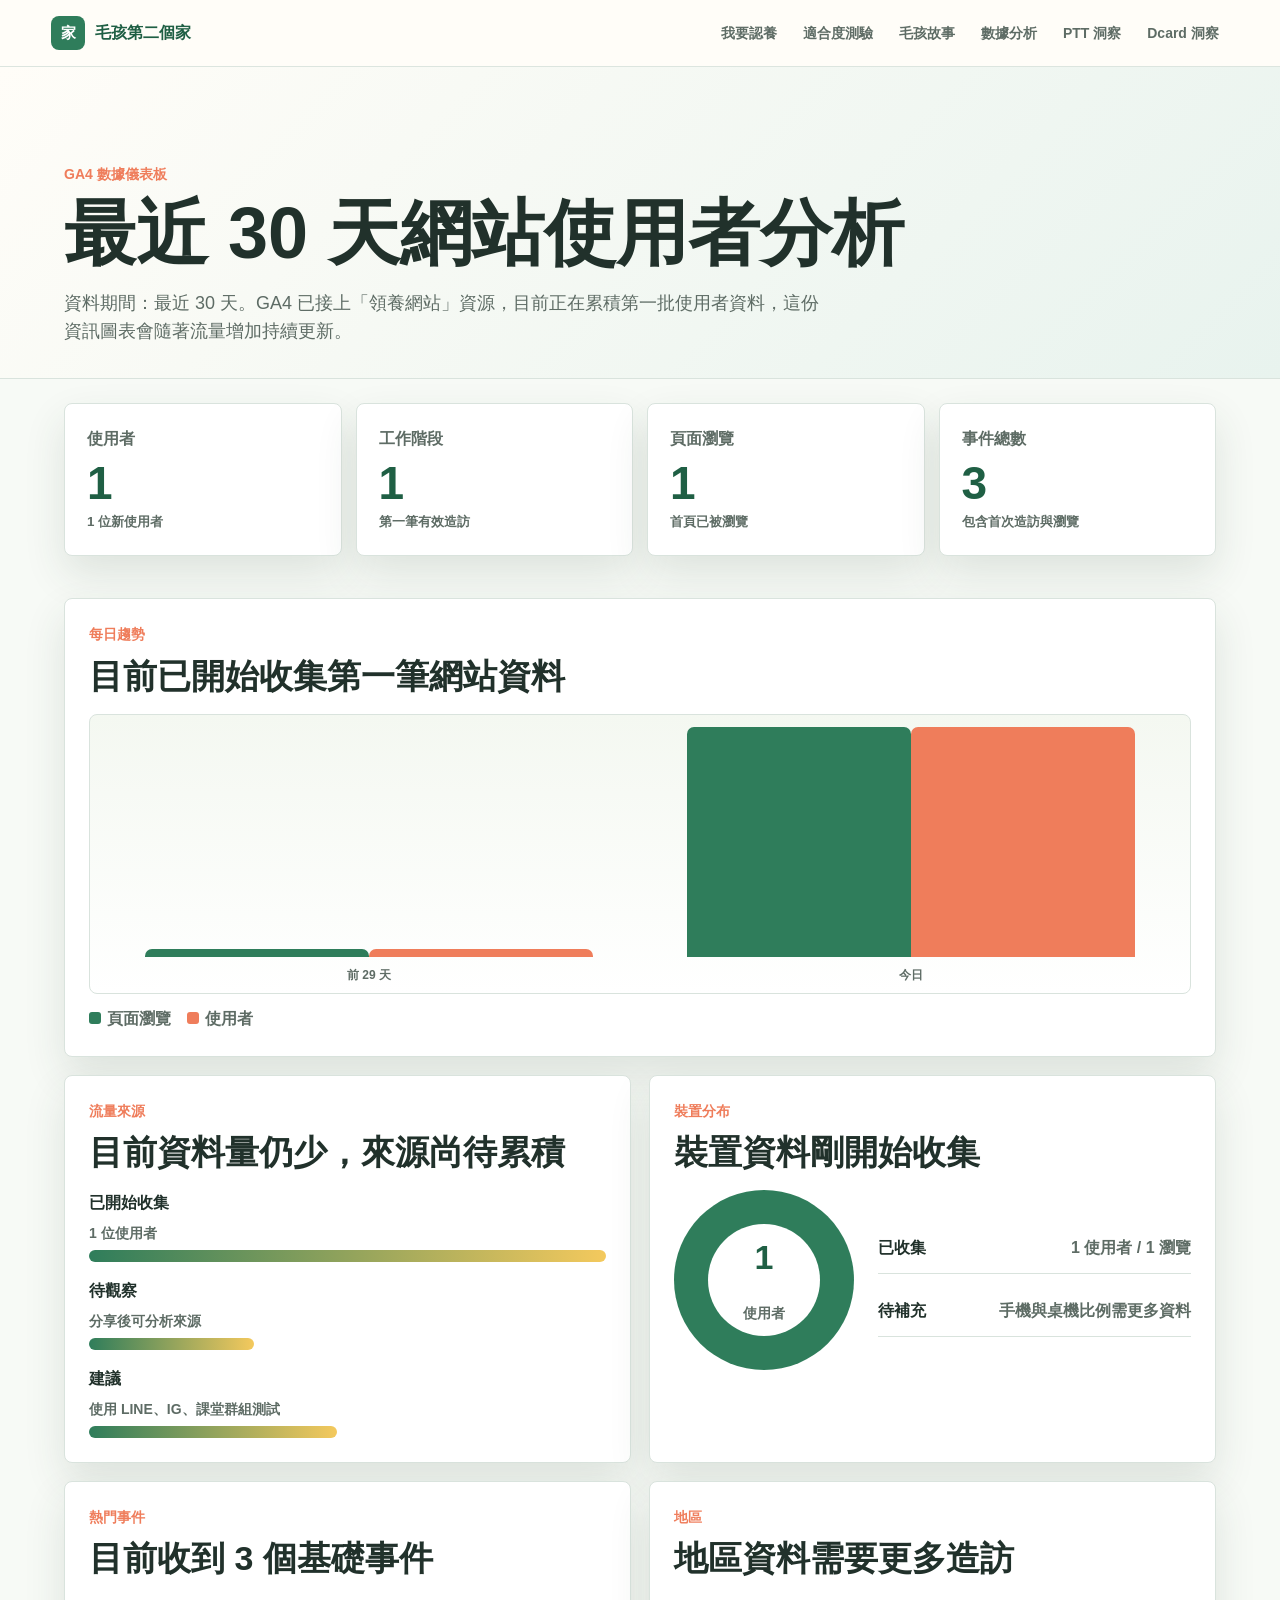
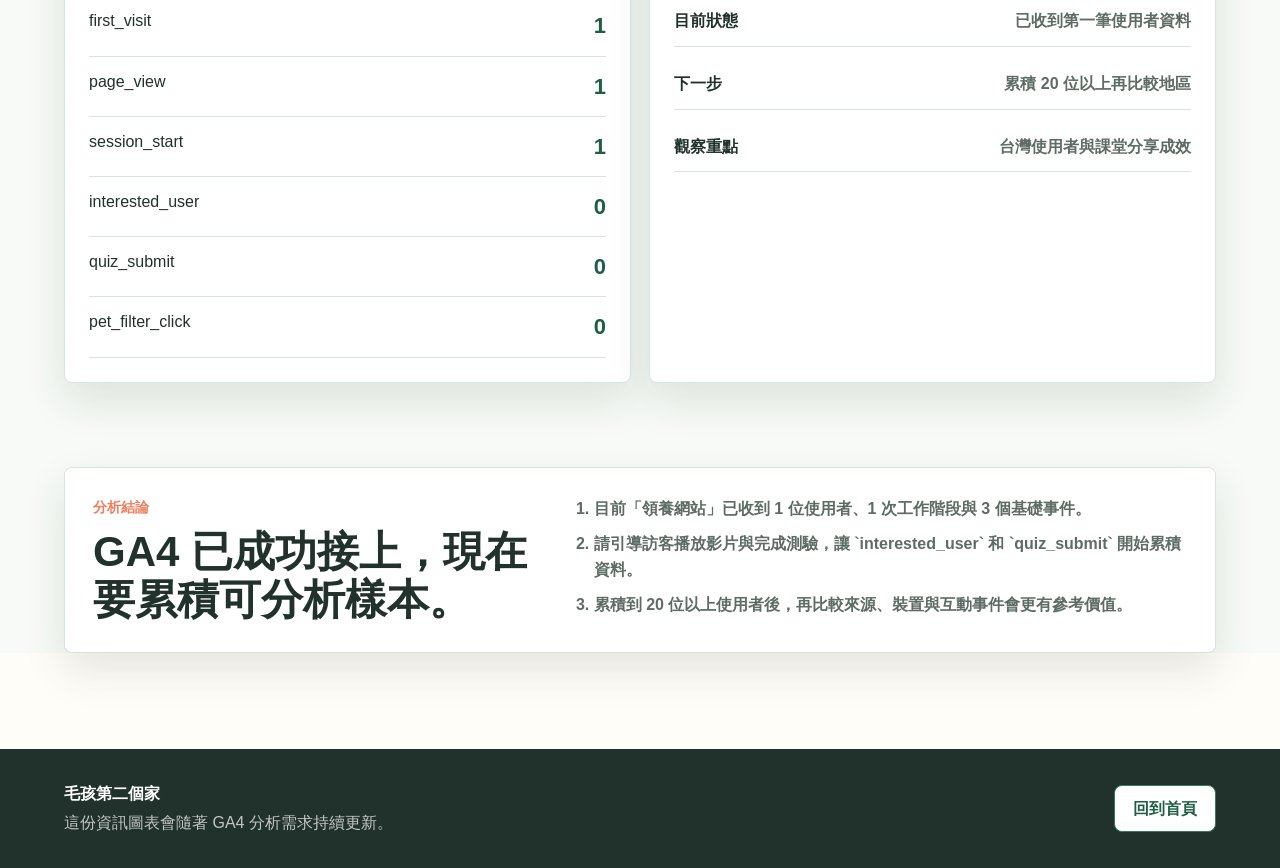
==== commit 36656dd7: "Add Dcard pet sentiment insights page" ====
--- a/analytics.html
+++ b/analytics.html
@@ -26,6 +26,7 @@
       <a href="index.html#stories">毛孩故事</a>
       <a href="analytics.html" aria-current="page">數據分析</a>
       <a href="ptt-insights.html">PTT 洞察</a>
+      <a href="dcard-insights.html">Dcard 洞察</a>
     </nav>
   </header>
 
--- a/styles.css
+++ b/styles.css
@@ -1174,6 +1174,52 @@
   margin-top: 10px;
 }
 
+.dcard-hero {
+  background: linear-gradient(135deg, #eef7ff, #fff7ed);
+}
+
+.sentiment-bars {
+  display: grid;
+  gap: 16px;
+}
+
+.sentiment-bars div {
+  display: grid;
+  grid-template-columns: minmax(120px, 180px) minmax(80px, 110px) 1fr;
+  align-items: center;
+  gap: 12px;
+}
+
+.sentiment-bars span,
+.sentiment-bars strong {
+  font-weight: 900;
+}
+
+.sentiment-bars strong {
+  color: var(--muted);
+}
+
+.sentiment-bars i {
+  display: block;
+  width: var(--w);
+  height: 18px;
+  border-radius: 999px;
+  background: linear-gradient(90deg, #5aa6d6, var(--green), var(--gold));
+}
+
+.dcard-cloud .xl {
+  background: #2f7dbe;
+}
+
+.dcard-cloud .lg {
+  background: #e6f2fb;
+  color: #1d5a83;
+}
+
+.compact-bars div {
+  grid-template-columns: minmax(130px, 190px) minmax(56px, 80px) 1fr;
+}
+
 @media (max-width: 1120px) {
   .pet-grid,
   .knowledge-grid {
@@ -1300,6 +1346,10 @@
     grid-template-columns: 1fr;
   }
 
+  .sentiment-bars div {
+    grid-template-columns: 1fr;
+  }
+
   .adoption-wall img,
   .adoption-wall img:nth-child(n) {
     height: 260px;
